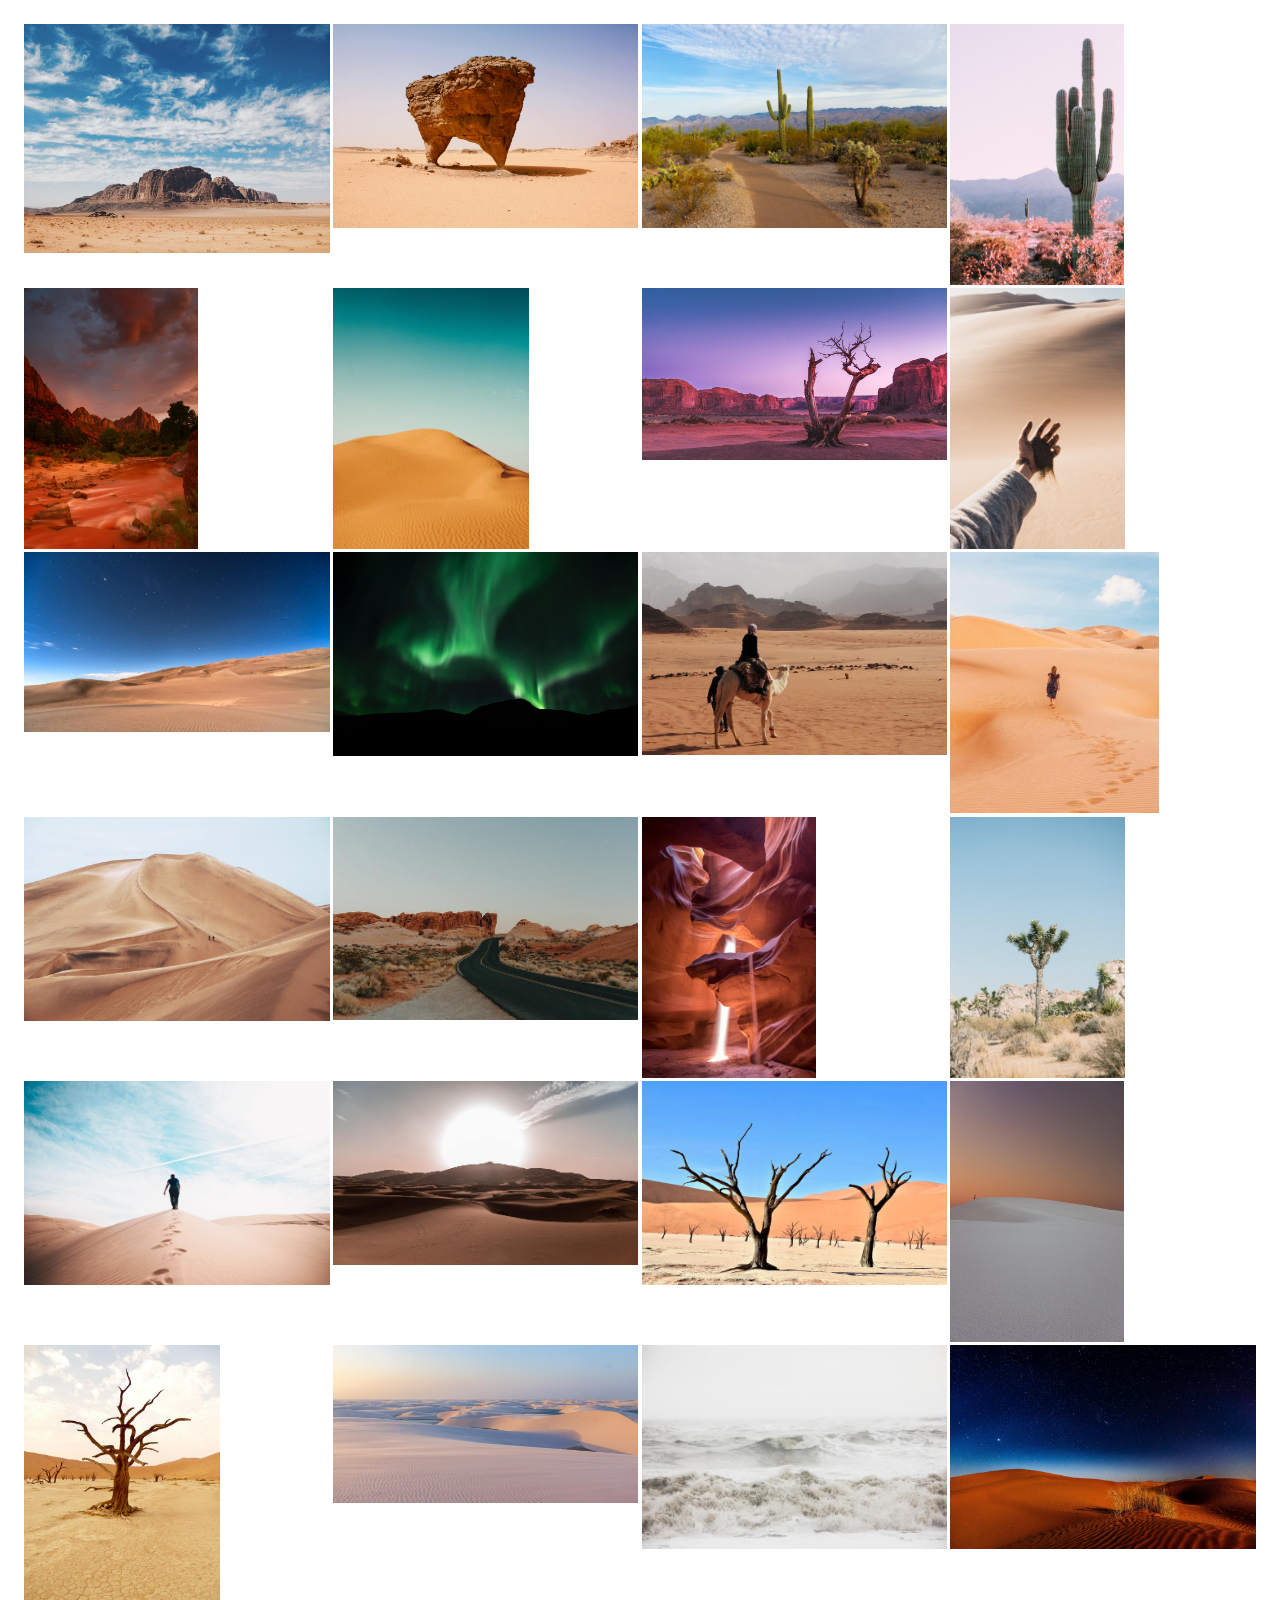
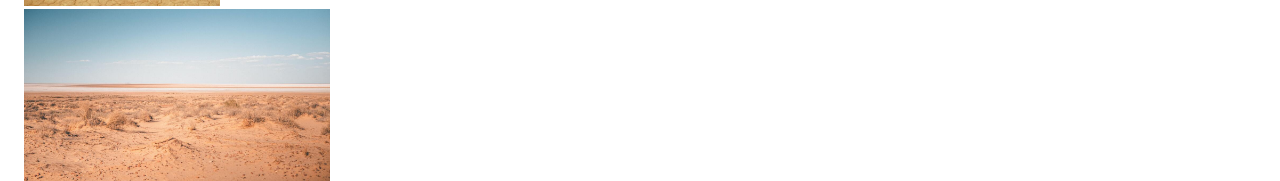
==== photo-gallery/index.html @ 6ce8322e "Add CSS grid project" ====
<!doctype html>
<html>
  <head>
    <title>Photo Gallery</title>
    <link rel="stylesheet" href="style.css">
    <meta name="viewport" content="width=device-width, initial-scale=1">
  </head>
  <body>

    <div class="container">
      <img class="item-small" src="../images/anton-lecock.jpg">
      <img class="item-small" src="../images/azzedine-rouichi.jpg">
      <img class="item-small" src="../images/christoph-von-gellhorn.jpg">
      <img class="item-small" src="../images/cody-doherty.jpg">
      <img class="item-small" src="../images/david-wirzba.jpg">
      <img class="item-small" src="../images/frederik-lower.jpg">
      <img class="item-small" src="../images/ganapathy-kumar.jpg">
      <img class="item-small" src="../images/ian-dooley.jpg">
      <img class="item-small" src="../images/jared-evans.jpg">
      <img class="item-small" src="../images/jonathan-bean.jpg">
      <img class="item-small" src="../images/juli-kosolapova.jpg">
      <img class="item-small" src="../images/katerina-kerdi.jpg">
      <img class="item-small" src="../images/keith-hardy.jpg">
      <img class="item-small" src="../images/leximphoto.jpg">
      <img class="item-small" src="../images/madhu-shesharam.jpg">
      <img class="item-small" src="../images/max-di-capua.jpg">
      <img class="item-small" src="../images/nathan-mcbride.jpg">
      <img class="item-small" src="../images/nicolas-jehly.jpg">
      <img class="item-small" src="../images/parsing-eye.jpg">
      <img class="item-small" src="../images/pawel-nolbert.jpg">
      <img class="item-small" src="../images/peter-burdon.jpg">
      <img class="item-small" src="../images/roi-dimor.jpg">
      <img class="item-small" src="../images/ruslan-valeev.jpg">
      <img class="item-small" src="../images/sergey-pesterev.jpg">
      <img class="item-small" src="../images/simon-maisch.jpg">
    </div>

   

  </body>
</html>
---- photo-gallery/style.css ----
body {
  margin: 0;
  font: 1rem "Lucida Grande", Helvetica, Arial, sans-serif;
  text-align: justify;
}

/* Layout */

.container {
  margin: 1.5em;
  display: grid;
  grid-template-columns: repeat(auto-fit, minmax(250px, 1fr));
  grid-auto-rows: repeat(auto-fit, minmax(250px, 1fr));
  grid-gap: 0.2em;
}

.container:first-child {
  grid-column: 1/ -1;
  max-height: 29vh;
}

img {
  max-width: 100%;
  max-height: inherit;
  object-fit: cover;
}
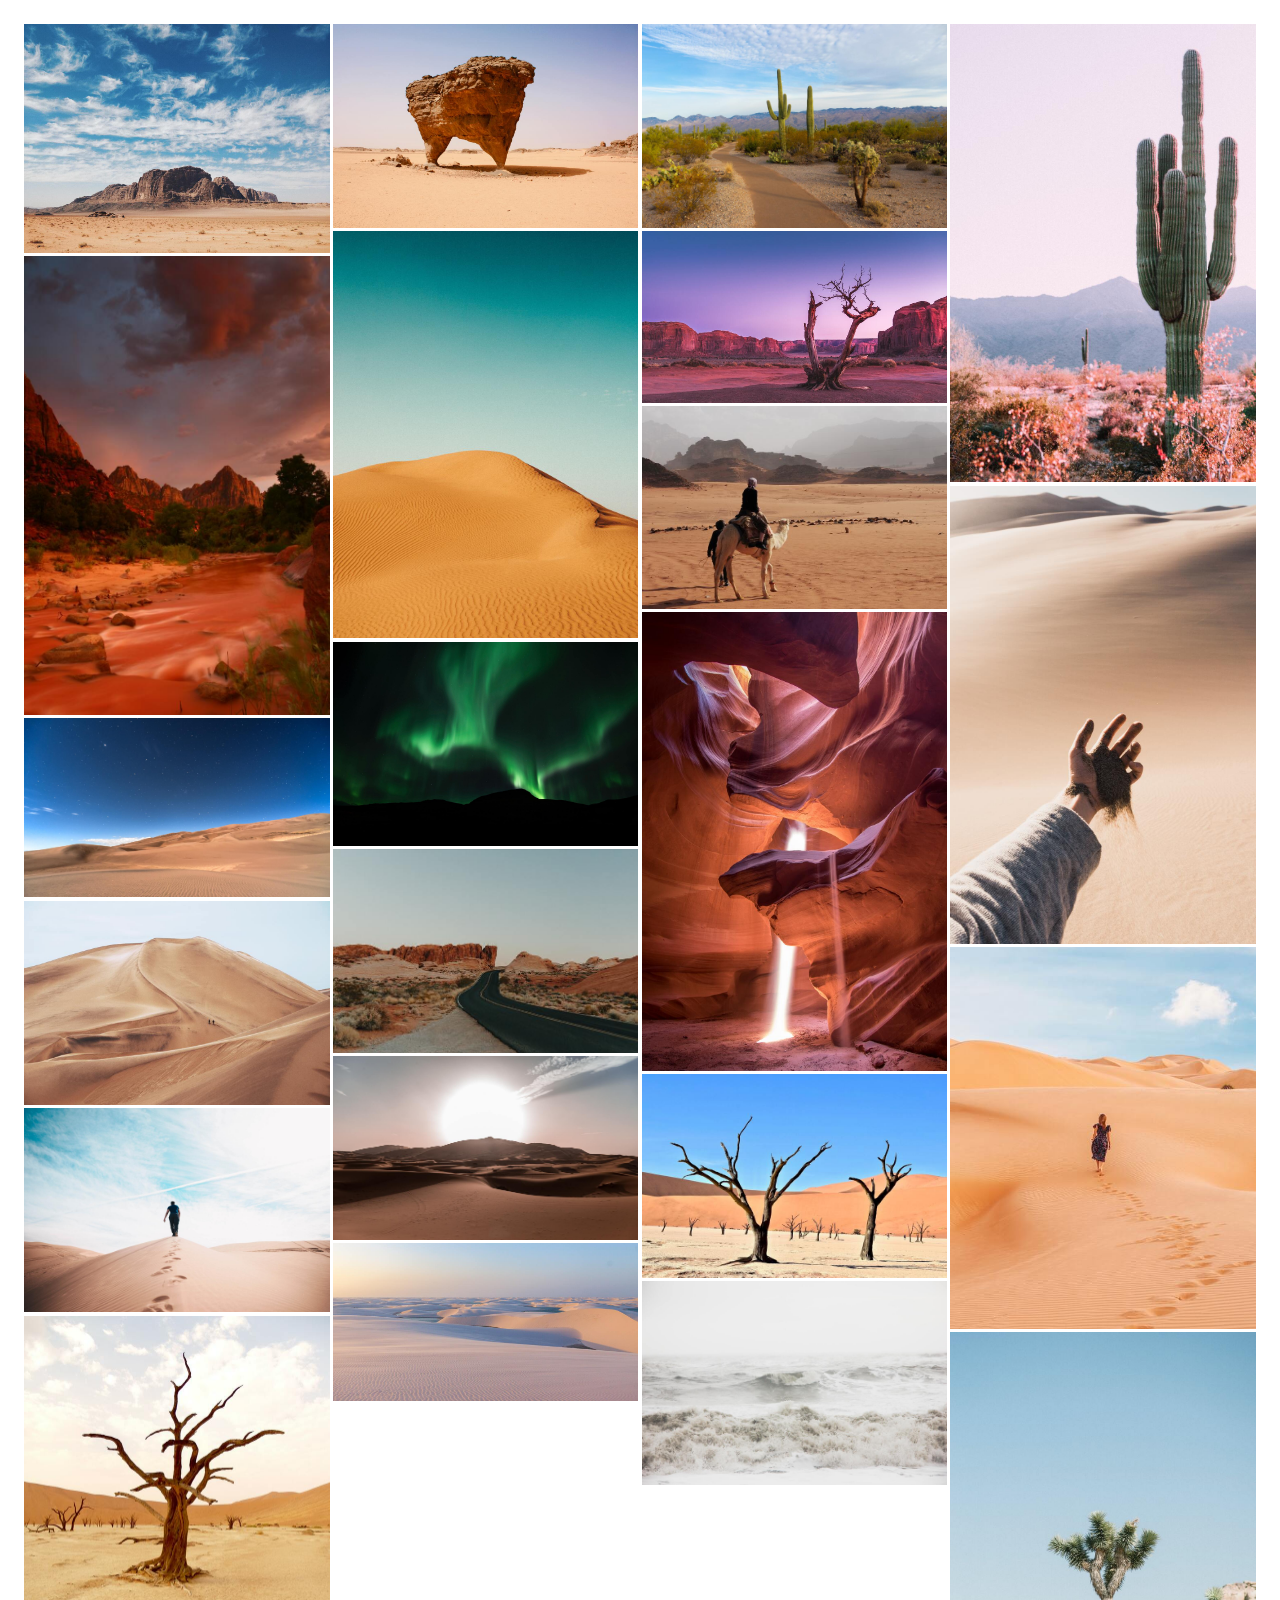
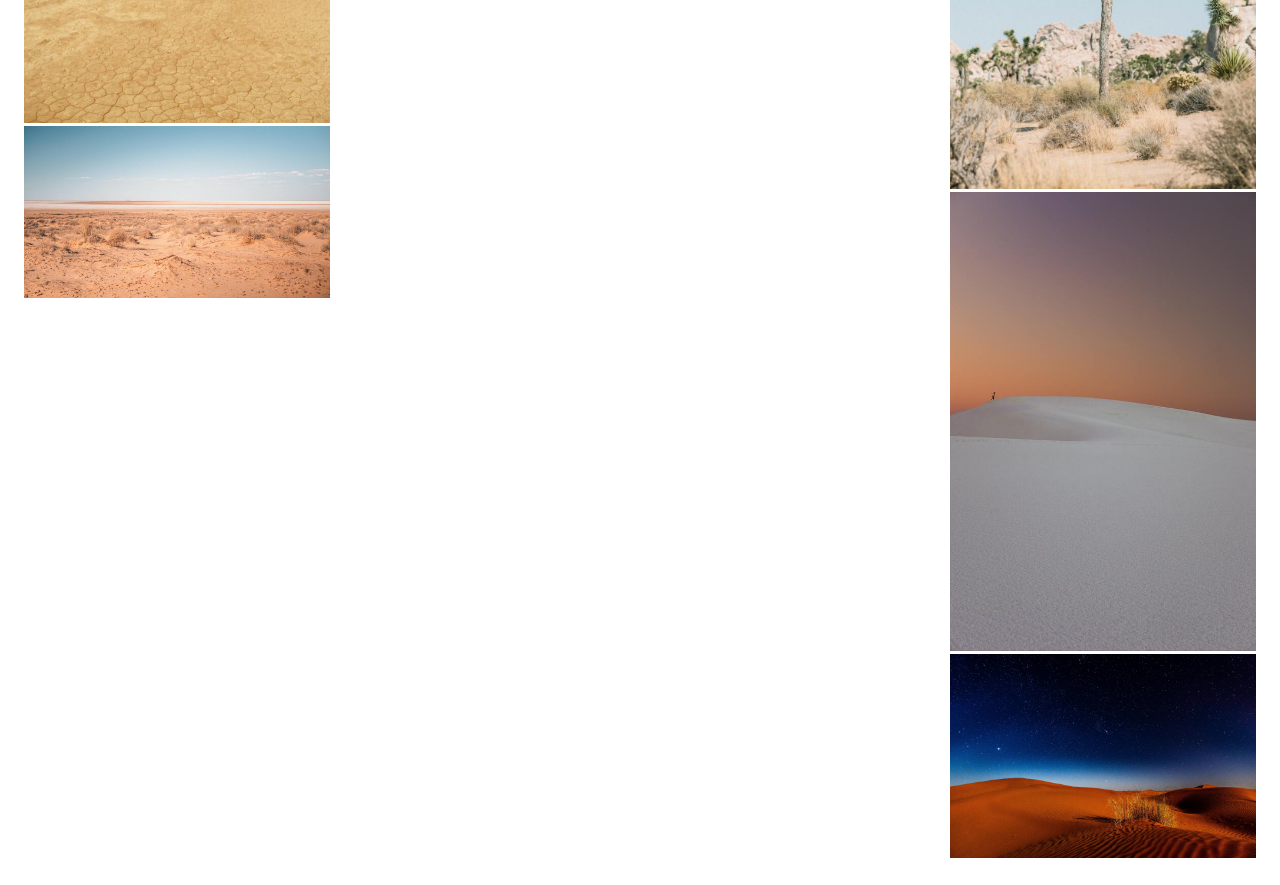
==== commit f35065d3: "Add simple masonry algorithm for css grid" ====
--- a/photo-gallery/index.html
+++ b/photo-gallery/index.html
@@ -36,6 +36,6 @@
     </div>
 
    
-
+    <script src="masonry.js"></script>
   </body>
 </html>--- a/photo-gallery/style.css
+++ b/photo-gallery/style.css
@@ -14,13 +14,6 @@
   grid-gap: 0.2em;
 }
 
-.container:first-child {
-  grid-column: 1/ -1;
-  max-height: 29vh;
-}
-
 img {
   max-width: 100%;
-  max-height: inherit;
-  object-fit: cover;
 }
